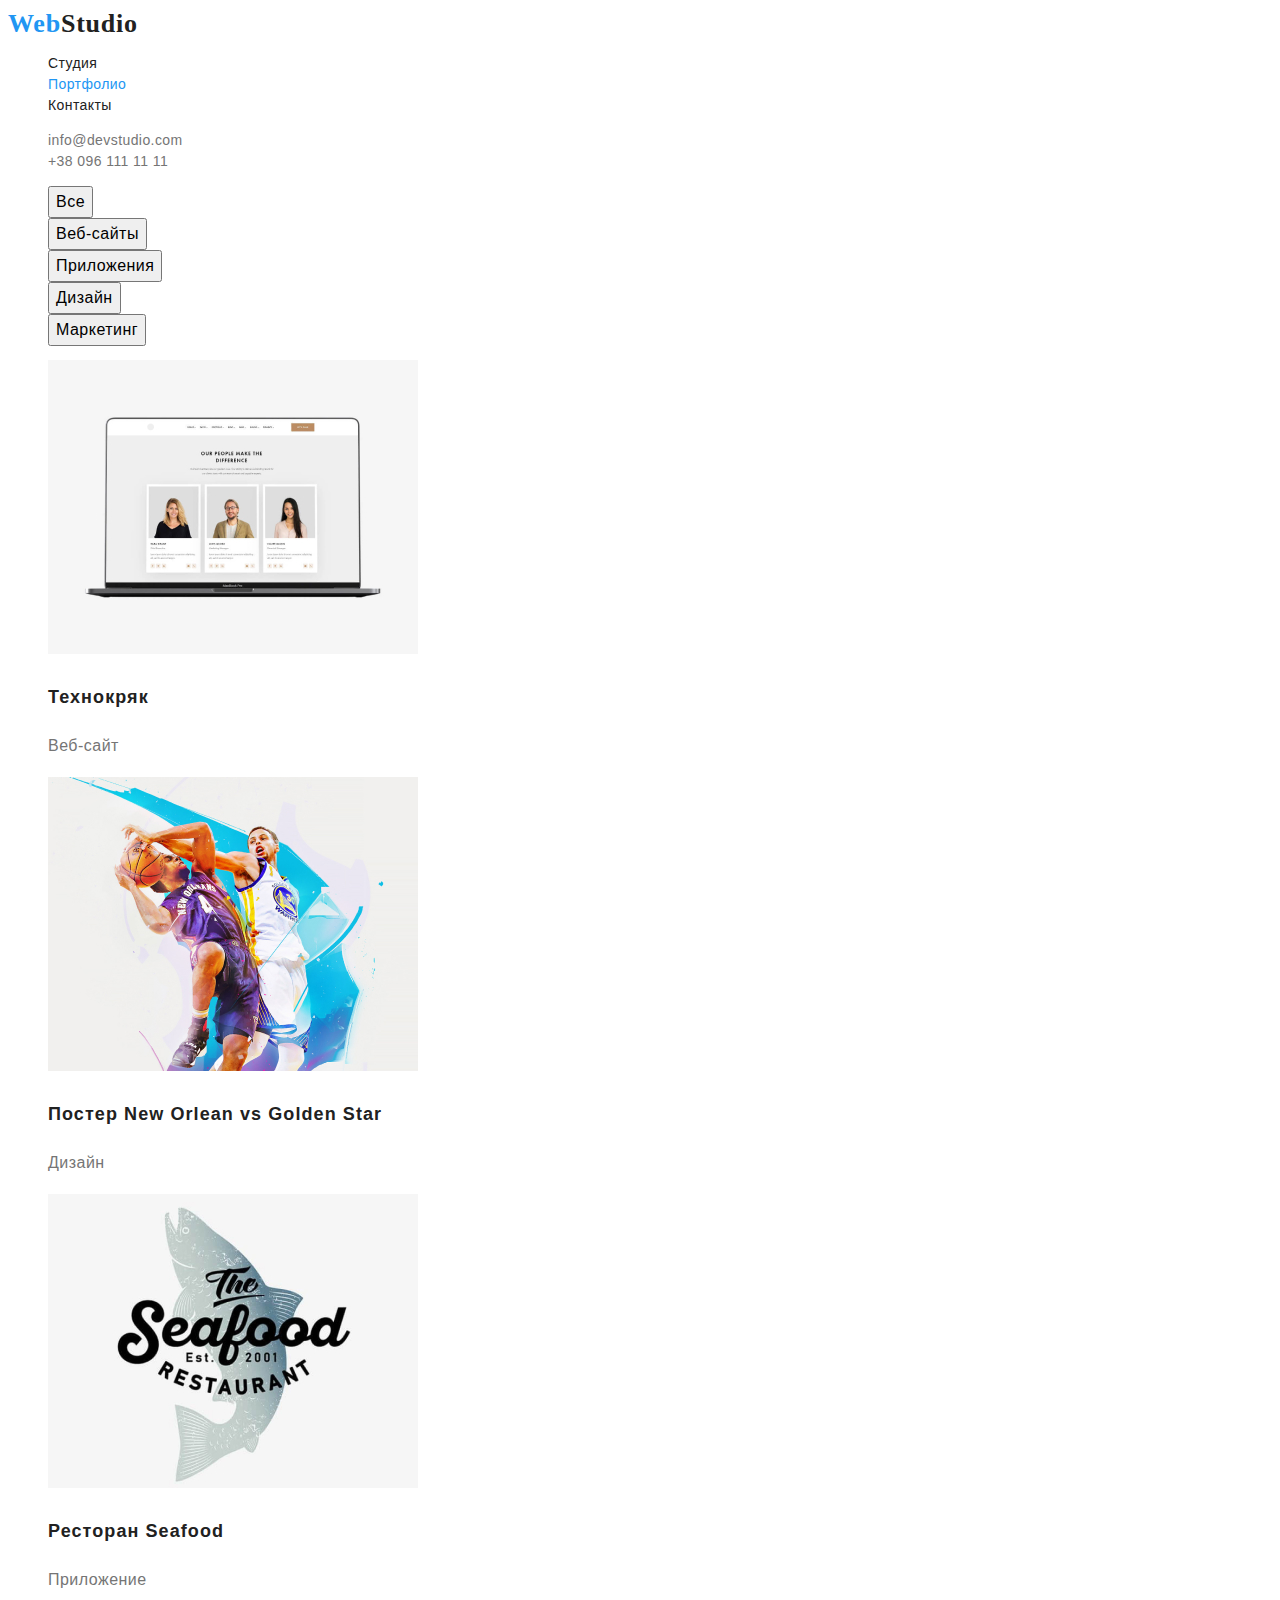
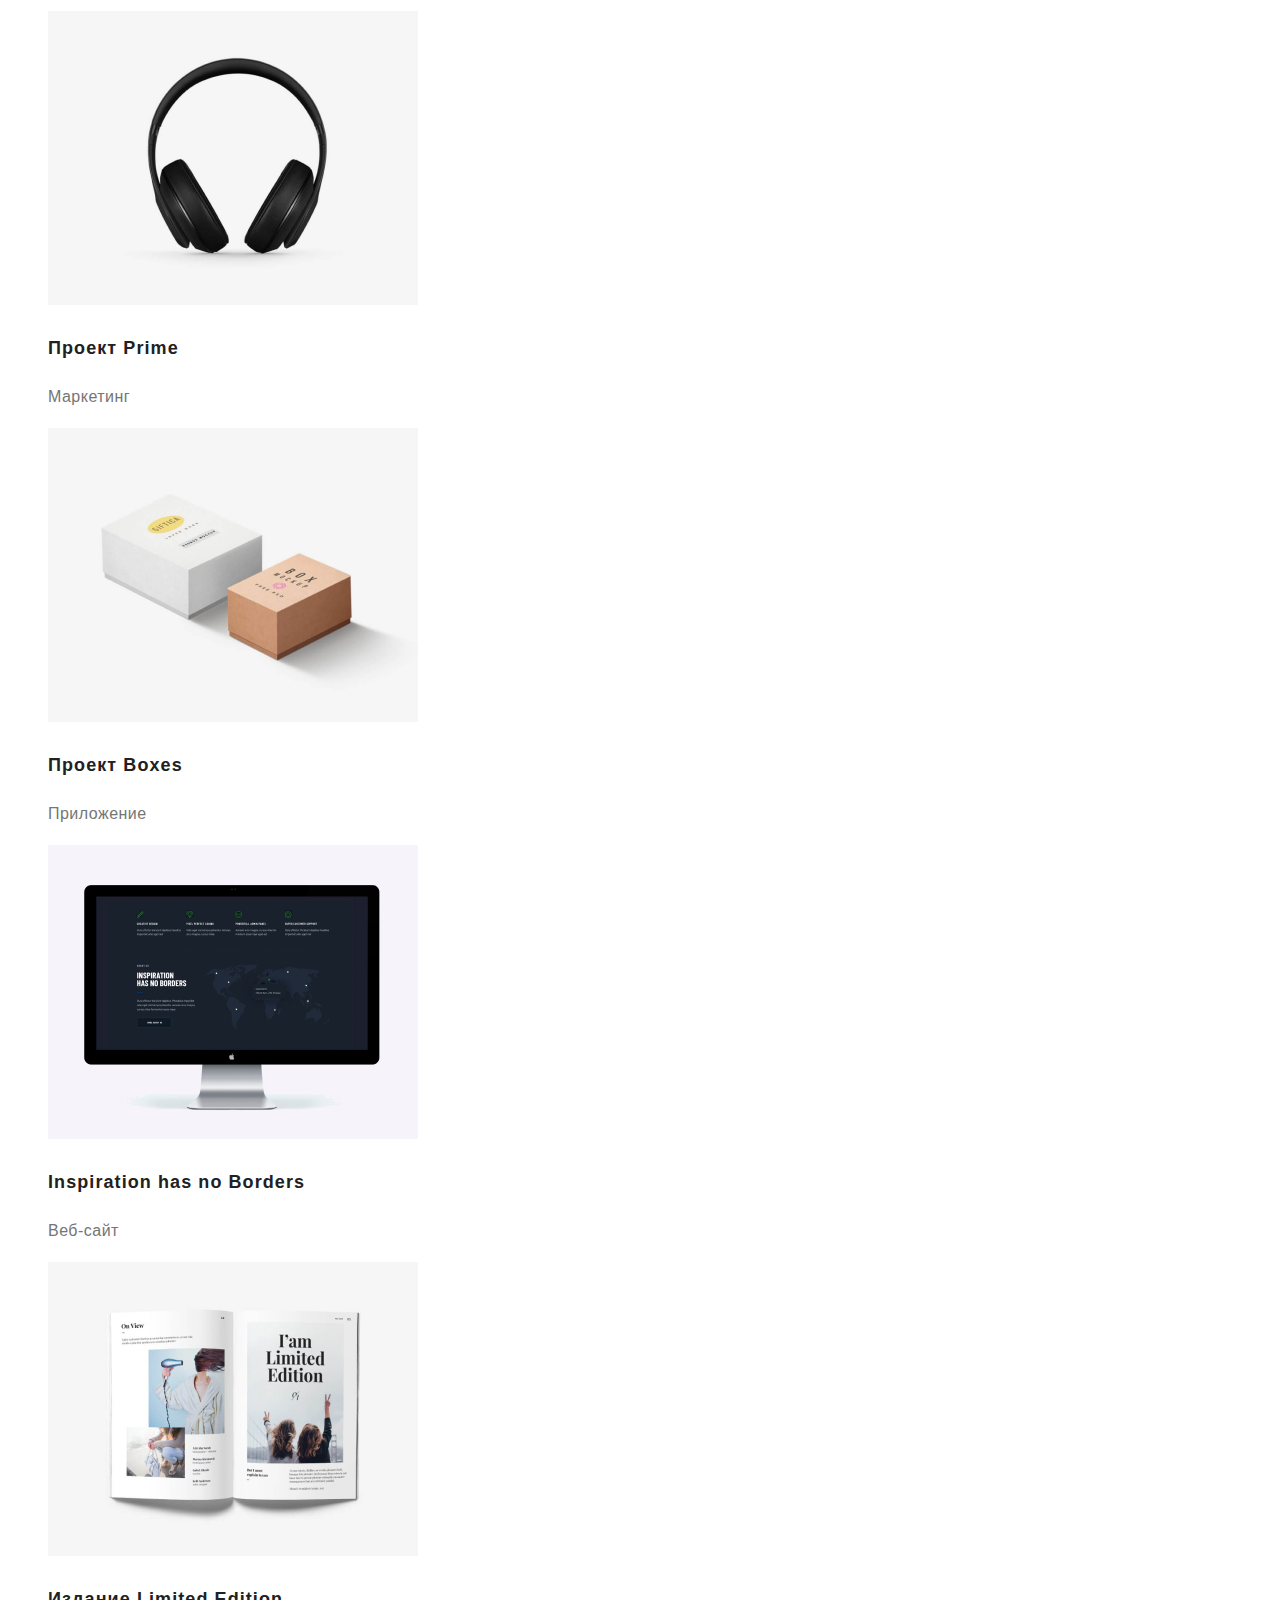
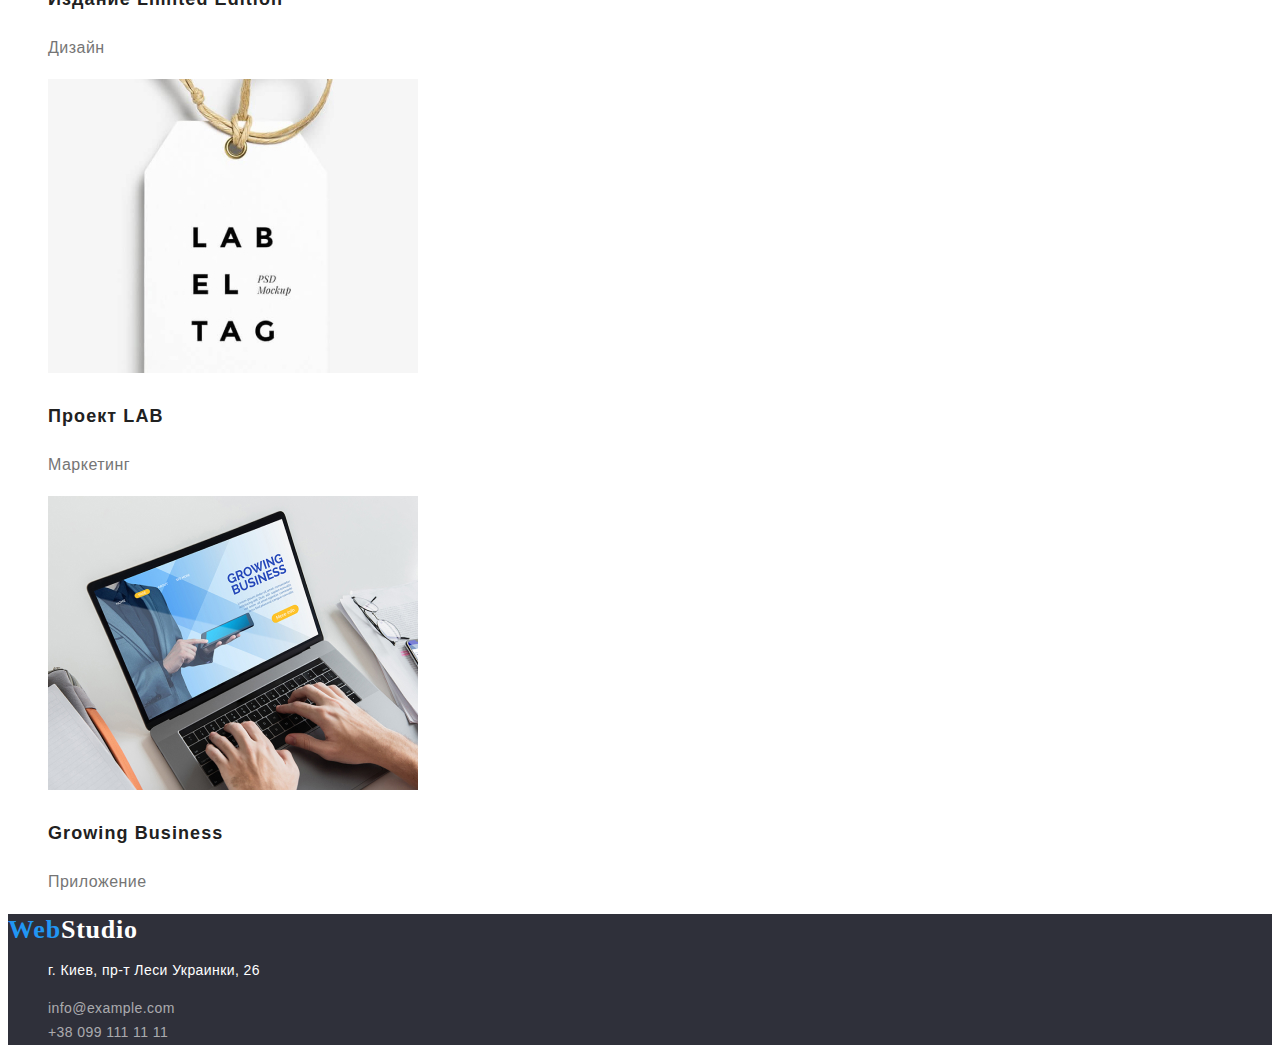
==== portfolio.html @ cd0f9e61 "add hw03" ====
<!DOCTYPE html>
<html lang="ru">

<head>
   <meta charset="UTF-8">
   <meta http-equiv="X-UA-Compatible" content="IE=edge">
   <meta name="viewport" content="width=device-width, initial-scale=1.0">
   <title>portfolio</title>
   <link rel="stylesheet" href="./css/styles.css">
</head>

<body>
   <header class="heder">
      <a class="logo" href="#"><span>Web</span>Studio</a>
      <nav class="nav">
         <ul class="nav-list list">
            <li><a class="link" href="./index.html">Студия</a></li>
            <li><a class="link portfolio" href="./portfolio.html">Портфолио</a></li>
            <li><a class="link" href="#">Контакты</a></li>
         </ul>
      </nav>
      <ul class="adress">
         <li><a class="link" href="mailto:info@devstudio.com">info@devstudio.com</a></li>
         <li><a class="link" href="tel:+380961111111">+38 096 111 11 11</a> </li>
      </ul>
   </header>
   <main>
      <section class="btn-radio">
         <ul>
            <li> <button type="button">Все</button></li>
            <li> <button type="button">Веб-сайты</button></li>
            <li> <button type="button">Приложения</button></li>
            <li> <button type="button">Дизайн</button></li>
            <li> <button type="button">Маркетинг</button></li>
         </ul>
      </section>
      <section class="image-card">
         <h1 class="visually-hidden" aria-hidden="true" tabindex="-1">Портфолио</h1>
         <ul>
            <li><a href="#"><img src="./images/img01.jpg" alt="изображение результата работы" width="370" height="294">
                  <h2 class="title-card">
                     Технокряк
                  </h2>
                  <p>
                     Веб-сайт
                  </p>
               </a>
            </li>
            <li><a href="#"><img src="./images/img 02.jpg" alt="изображение результата работы" width="370" height="294">
                  <h2 class="title-card" class="title-card">
                     Постер New Orlean vs Golden Star
                  </h2>
                  <p>
                     Дизайн
                  </p>
               </a>
            </li>
            <li><a href="#"><img src="./images/img 03.jpg" alt="изображение результата работы" width="370" height="294">
                  <h2 class="title-card">
                     Ресторан Seafood
                  </h2>
                  <p>
                     Приложение
                  </p>
               </a>
            </li>
            <li><a href="#"><img src="./images/img 04.jpg" alt="изображение результата работы" width="370" height="294">
                  <h2 class="title-card">
                     Проект Prime
                  </h2 class="title-card">
                  <p>
                     Маркетинг
                  </p>
               </a>
            </li>
            <li><a href="#"><img src="./images/img 05.jpg" alt="изображение результата работы" width="370" height="294">
                  <h2 class="title-card">
                     Проект Boxes
                  </h2>
                  <p>
                     Приложение
                  </p>
               </a>
            </li>
            <li><a href="#"><img src="./images/img 06.jpg" alt="изображение результата работы" width="370" height="294">
                  <h2 class="title-card">
                     Inspiration has no Borders
                  </h2>
                  <p>
                     Веб-сайт
                  </p>
               </a>
            </li>
            <li><a href="#"><img src="./images/img 07.jpg" alt="изображение результата работы" width="370" height="294">
                  <h2 class="title-card">
                     Издание Limited Edition
                  </h2>
                  <p>
                     Дизайн
                  </p>
               </a>
            </li>
            <li><a href="#"><img src="./images/img 08.jpg" alt="изображение результата работы" width="370" height="294">
                  <h2 class="title-card">
                     Проект LAB
                  </h2>
                  <p>
                     Маркетинг
                  </p>
               </a>
            </li>
            <li><a href="#"><img src="./images/img 09.jpg" alt="изображение результата работы" width="370" height="294">
                  <h2 class="title-card">
                     Growing Business
                  </h2>
                  <p>
                     Приложение
                  </p>
               </a>
            </li>
         </ul>
      </section>
   </main>
   <footer class="futter">
      <a class="logo" href="#"><span>Web</span>Studio</a>
      <address class="footer-adress">
         <ul>
            <li class="adress-item ">
               <a class="link" href="https://bit.ly/3pXMvUd" target="_blank" rel="noopener noreferrer">
                  <p class="link-text">
                     г. Киев,
                     пр-т
                     Леси Украинки, 26
                  </p>
               </a>
            </li>
            <li class="adress-item"><a class="link" href="mailto:info@example.com">info@example.com</a> </li>
            <li class="adress-item"><a class="link" href="tel:+380991111111">+38 099 111 11 11</a></li>
         </ul>
      </address>
   </footer>

</body>

</html>
---- css/styles.css ----
:root {
   --brend-color: #757575;
   --title-color: #212121;
   --bgc: #2f303a;
   --l-s: 0.03em;
}

body {
   font-family: "Roboto", sans-serif;
   color: var(--brend-color);
   font-size: 14px;
   line-height: 1.5;
}
ul {
   list-style: none;
}
a {
   text-decoration: none;
}
.logo {
   font-family: "Raleway";
   font-weight: 700;
   font-size: 26px;
   line-height: 1.2;
   letter-spacing: 0.03em;
   color: var(--title-color);
}
/* ------------------nav-bar------------ */
.logo > span {
   color: #2196f3;
}

.nav,
.adress {
   font-weight: 500;
   letter-spacing: var(--l-s);
}

.link:hover,
.link:focus {
   color: #2196f3;
}

.nav-list a {
   color: var(--title-color);
}

.adress a {
   color: var(--brend-color);
}
/*----------------- hiro--------------- */
.hiro {
   color: #ffffff;
   background: var(--bgc);
}
.hiro-title {
   font-weight: 900;
   font-size: 44px;
   line-height: 1.36;
   text-align: center;
   letter-spacing: 0.06em;
   text-transform: uppercase;
}
.btn {
   font-family: inherit;
   color: #ffffff;
   background-color: #2196f3;
   box-shadow: none;
   font-weight: 700;
   font-size: 16px;
   line-height: 1.9;
   letter-spacing: 0.06em;
}
.btn:hover {
   cursor: pointer;
}

/* --------------section------------ */

.visually-hidden {
   position: absolute;
   white-space: nowrap;
   width: 1px;
   height: 1px;
   overflow: hidden;
   border: 0;
   padding: 0;
   clip: rect(0 0 0 0);
   clip-path: inset(50%);
   margin: -1px;
}
/* --------------section------------ */

.list-title {
   color: var(--title-color);
   font-weight: 700;
   letter-spacing: var(--l-s);
   text-transform: uppercase;
}

.text {
   line-height: 1.7;
}
/* --------------section------------ */

.section-title {
   color: var(--title-color);
   font-weight: 700;
   font-size: 36px;
   line-height: 1.16;
   letter-spacing: var(--l-s);
   text-align: center;
}

.card h3 {
   color: var(--title-color);
   font-weight: 500;
   font-size: 16px;
   line-height: 1.18;
   text-align: center;
   letter-spacing: var(--l-s);
}

.card-text {
   font-size: 16px;
   line-height: 1.18;
   text-align: center;
   letter-spacing: var(--l-s);
}

.futter {
   background-color: var(--bgc);
}

.futter .logo {
   color: #ffffff;
}

.adress-item {
   font-style: normal;
   font-size: 14px;
   line-height: 1.71;
   letter-spacing: var(--l-s);
}

.adress-item a {
   color: rgba(255, 255, 255, 0.6);
}
a[href*="https"] {
   color: #ffffff;
}
/* ------------------ portfolio------------------- */
.btn-radio button {
   font-family: inherit;
   font-weight: 500;
   font-size: 16px;
   line-height: 1.62;

   text-align: center;
   letter-spacing: var(--l-s);
}

.image-card a {
   color: var(--brend-color);
   font-size: 16px;
   line-height: 1.88;
   letter-spacing: var(--l-s);
}

.title-card {
   color: var(--title-color);
   font-weight: 700;
   font-size: 18px;
   line-height: 2;
   letter-spacing: 0.06em;
}

button:hover,
button:focus {
   background-color: #2196f3;
   color: #ffffff;
   cursor: pointer;
}
.link.portfolio,
.link.studio {
   color: #2196f3;
}
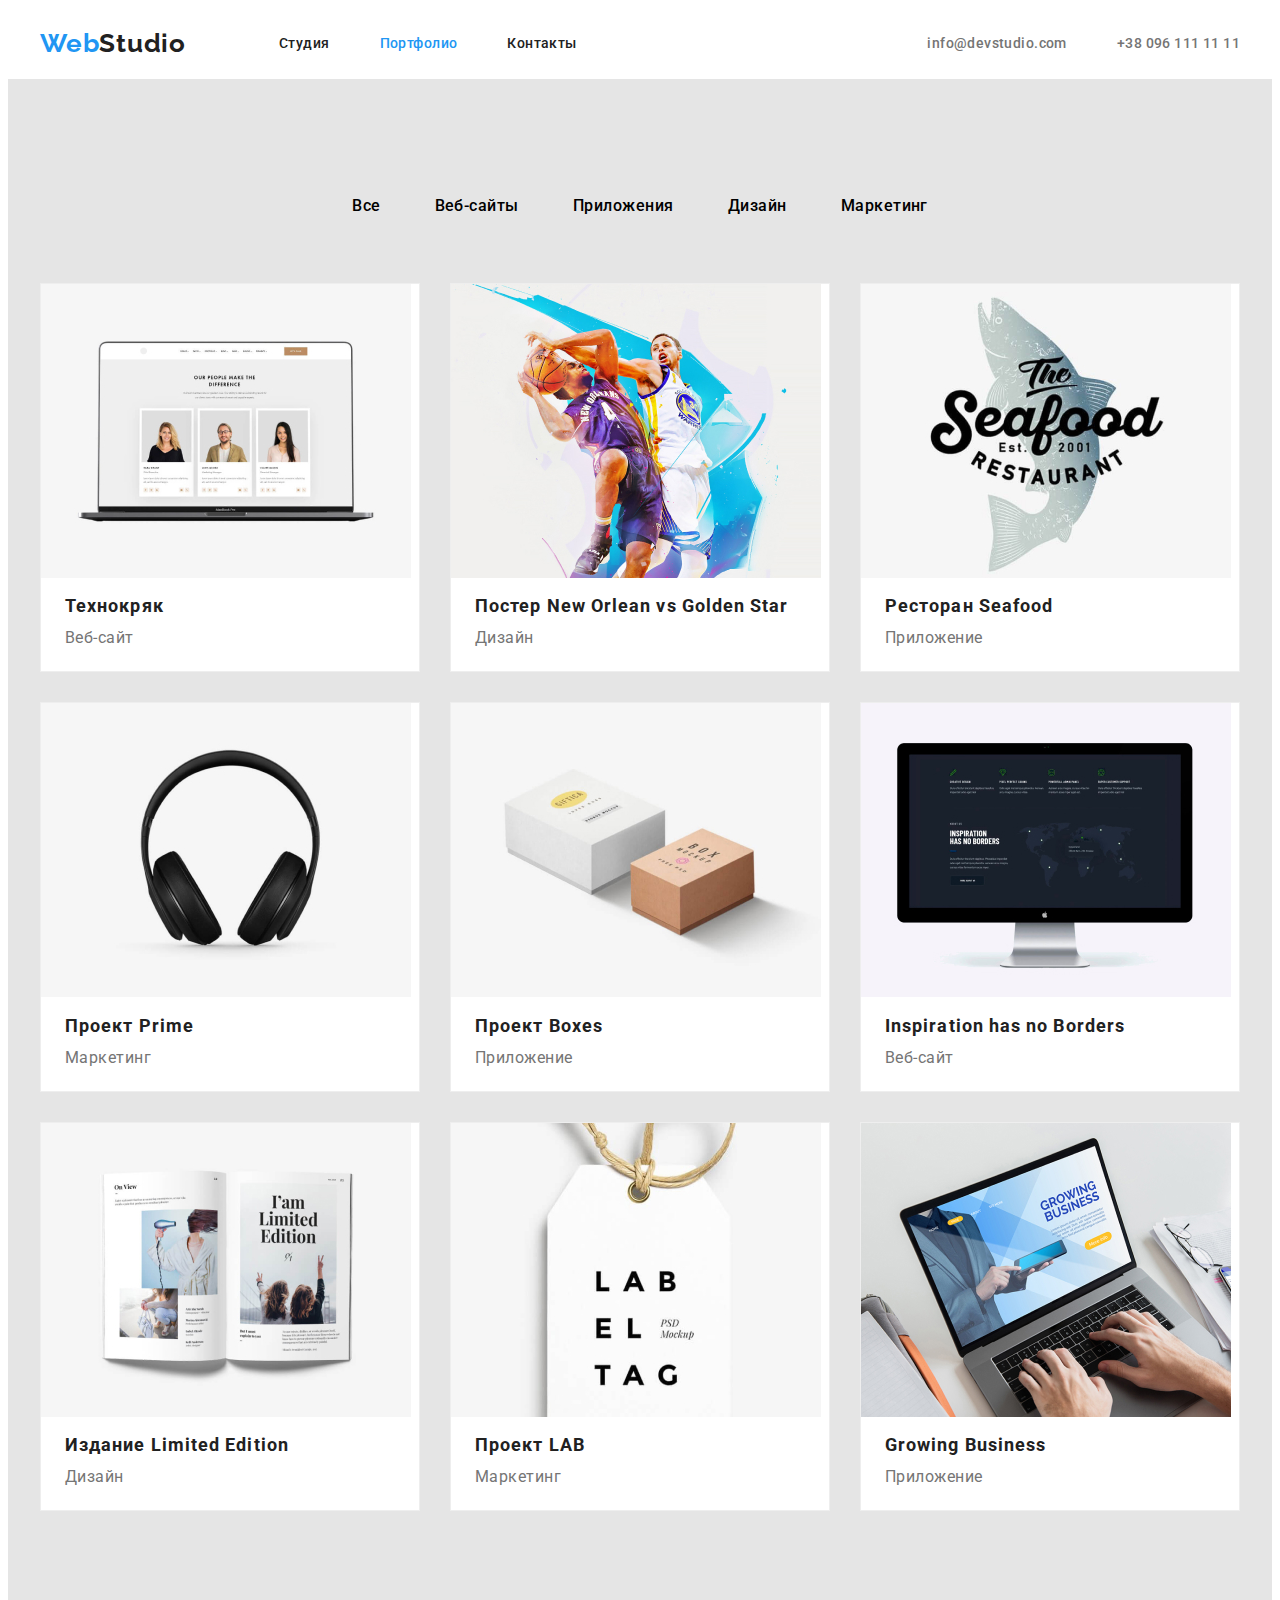
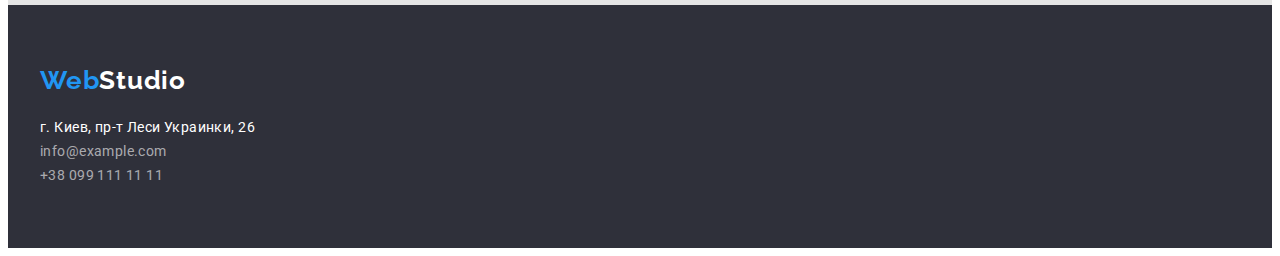
==== commit 2f9e279b: "edit html end" ====
--- a/portfolio.html
+++ b/portfolio.html
@@ -6,11 +6,20 @@
    <meta http-equiv="X-UA-Compatible" content="IE=edge">
    <meta name="viewport" content="width=device-width, initial-scale=1.0">
    <title>portfolio</title>
+   <link
+      href="https://fonts.googleapis.com/css2?family=Raleway:wght@700&family=Roboto:wght@400;500;700;900&display=swap"
+      rel="stylesheet">
+   <link rel="stylesheet" href="https://cdnjs.cloudflare.com/ajax/libs/modern-normalize/1.1.0/modern-normalize.min.css"
+      integrity="sha512-wpPYUAdjBVSE4KJnH1VR1HeZfpl1ub8YT/NKx4PuQ5NmX2tKuGu6U/JRp5y+Y8XG2tV+wKQpNHVUX03MfMFn9Q=="
+      crossorigin="anonymous" referrerpolicy="no-referrer" />
    <link rel="stylesheet" href="./css/styles.css">
 </head>
 
 <body>
-   <header class="heder">
+
+
+   <header class="heder cotener">
+
       <a class="logo" href="#"><span>Web</span>Studio</a>
       <nav class="nav">
          <ul class="nav-list list">
@@ -23,122 +32,144 @@
          <li><a class="link" href="mailto:info@devstudio.com">info@devstudio.com</a></li>
          <li><a class="link" href="tel:+380961111111">+38 096 111 11 11</a> </li>
       </ul>
+
+
+
    </header>
    <main>
-      <section class="btn-radio">
-         <ul>
-            <li> <button type="button">Все</button></li>
-            <li> <button type="button">Веб-сайты</button></li>
-            <li> <button type="button">Приложения</button></li>
-            <li> <button type="button">Дизайн</button></li>
-            <li> <button type="button">Маркетинг</button></li>
-         </ul>
+      <section class="btn-radio bgc-greey">
+         <div class="cotener">
+            <ul class="contener-btn">
+               <li class="btn-items"> <button type="button">Все</button></li>
+               <li class="btn-items"> <button type="button">Веб-сайты</button></li>
+               <li class="btn-items"> <button type="button">Приложения</button></li>
+               <li class="btn-items"> <button type="button">Дизайн</button></li>
+               <li class="btn-items"> <button type="button">Маркетинг</button></li>
+            </ul>
+         </div>
+
       </section>
-      <section class="image-card">
-         <h1 class="visually-hidden" aria-hidden="true" tabindex="-1">Портфолио</h1>
-         <ul>
-            <li><a href="#"><img src="./images/img01.jpg" alt="изображение результата работы" width="370" height="294">
-                  <h2 class="title-card">
-                     Технокряк
-                  </h2>
-                  <p>
-                     Веб-сайт
-                  </p>
-               </a>
-            </li>
-            <li><a href="#"><img src="./images/img 02.jpg" alt="изображение результата работы" width="370" height="294">
-                  <h2 class="title-card" class="title-card">
-                     Постер New Orlean vs Golden Star
-                  </h2>
-                  <p>
-                     Дизайн
-                  </p>
-               </a>
-            </li>
-            <li><a href="#"><img src="./images/img 03.jpg" alt="изображение результата работы" width="370" height="294">
-                  <h2 class="title-card">
-                     Ресторан Seafood
-                  </h2>
-                  <p>
-                     Приложение
-                  </p>
-               </a>
-            </li>
-            <li><a href="#"><img src="./images/img 04.jpg" alt="изображение результата работы" width="370" height="294">
-                  <h2 class="title-card">
-                     Проект Prime
-                  </h2 class="title-card">
-                  <p>
-                     Маркетинг
-                  </p>
-               </a>
-            </li>
-            <li><a href="#"><img src="./images/img 05.jpg" alt="изображение результата работы" width="370" height="294">
-                  <h2 class="title-card">
-                     Проект Boxes
-                  </h2>
-                  <p>
-                     Приложение
-                  </p>
-               </a>
-            </li>
-            <li><a href="#"><img src="./images/img 06.jpg" alt="изображение результата работы" width="370" height="294">
-                  <h2 class="title-card">
-                     Inspiration has no Borders
-                  </h2>
-                  <p>
-                     Веб-сайт
-                  </p>
-               </a>
-            </li>
-            <li><a href="#"><img src="./images/img 07.jpg" alt="изображение результата работы" width="370" height="294">
-                  <h2 class="title-card">
-                     Издание Limited Edition
-                  </h2>
-                  <p>
-                     Дизайн
-                  </p>
-               </a>
-            </li>
-            <li><a href="#"><img src="./images/img 08.jpg" alt="изображение результата работы" width="370" height="294">
-                  <h2 class="title-card">
-                     Проект LAB
-                  </h2>
-                  <p>
-                     Маркетинг
-                  </p>
-               </a>
-            </li>
-            <li><a href="#"><img src="./images/img 09.jpg" alt="изображение результата работы" width="370" height="294">
-                  <h2 class="title-card">
-                     Growing Business
-                  </h2>
-                  <p>
-                     Приложение
-                  </p>
-               </a>
-            </li>
-         </ul>
+      <section class="image-card bgc-greey">
+         <div class="cotener">
+            <h1 class="visually-hidden" aria-hidden="true" tabindex="-1">Портфолио</h1>
+            <ul class="img-grid">
+               <li class="grid-items"><a href="#"><img src="./images/img01.jpg" alt="изображение результата работы"
+                        width="370" height="294">
+                     <h2 class="title-card">
+                        Технокряк
+                     </h2>
+                     <p class="text">
+                        Веб-сайт
+                     </p>
+                  </a>
+               </li class="grid-items">
+               <li class="grid-items"><a href="#"><img src="./images/img 02.jpg" alt="изображение результата работы"
+                        width="370" height="294">
+                     <h2 class="title-card" class="title-card">
+                        Постер New Orlean vs Golden Star
+                     </h2>
+                     <p class="text">
+                        Дизайн
+                     </p>
+                  </a>
+               </li>
+               <li class="grid-items"><a href="#"><img src="./images/img 03.jpg" alt="изображение результата работы"
+                        width="370" height="294">
+                     <h2 class="title-card">
+                        Ресторан Seafood
+                     </h2>
+                     <p class="text">
+                        Приложение
+                     </p>
+                  </a>
+               </li>
+               <li class="grid-items"><a href="#"><img src="./images/img 04.jpg" alt="изображение результата работы"
+                        width="370" height="294">
+                     <h2 class="title-card">
+                        Проект Prime
+                     </h2 class="title-card">
+                     <p class="text">
+                        Маркетинг
+                     </p>
+                  </a>
+               </li>
+               <li class="grid-items"><a href="#"><img src="./images/img 05.jpg" alt="изображение результата работы"
+                        width="370" height="294">
+                     <h2 class="title-card">
+                        Проект Boxes
+                     </h2>
+                     <p class="text">
+                        Приложение
+                     </p>
+                  </a>
+               </li>
+               <li class="grid-items"><a href="#"><img src="./images/img 06.jpg" alt="изображение результата работы"
+                        width="370" height="294">
+                     <h2 class="title-card">
+                        Inspiration has no Borders
+                     </h2>
+                     <p class="text">
+                        Веб-сайт
+                     </p>
+                  </a>
+               </li>
+               <li class="grid-items"><a href="#"><img src="./images/img 07.jpg" alt="изображение результата работы"
+                        width="370" height="294">
+                     <h2 class="title-card">
+                        Издание Limited Edition
+                     </h2>
+                     <p class="text">
+                        Дизайн
+                     </p>
+                  </a>
+               </li>
+               <li class="grid-items"><a href="#"><img src="./images/img 08.jpg" alt="изображение результата работы"
+                        width="370" height="294">
+                     <h2 class="title-card">
+                        Проект LAB
+                     </h2>
+                     <p class="text">
+                        Маркетинг
+                     </p>
+                  </a>
+               </li>
+               <li class="grid-items"><a href="#"><img src="./images/img 09.jpg" alt="изображение результата работы"
+                        width="370" height="294">
+                     <h2 class="title-card">
+                        Growing Business
+                     </h2>
+                     <p class="text">
+                        Приложение
+                     </p>
+                  </a>
+               </li>
+            </ul>
+         </div>
+
       </section>
    </main>
    <footer class="futter">
-      <a class="logo" href="#"><span>Web</span>Studio</a>
-      <address class="footer-adress">
-         <ul>
-            <li class="adress-item ">
-               <a class="link" href="https://bit.ly/3pXMvUd" target="_blank" rel="noopener noreferrer">
-                  <p class="link-text">
-                     г. Киев,
-                     пр-т
-                     Леси Украинки, 26
-                  </p>
-               </a>
-            </li>
-            <li class="adress-item"><a class="link" href="mailto:info@example.com">info@example.com</a> </li>
-            <li class="adress-item"><a class="link" href="tel:+380991111111">+38 099 111 11 11</a></li>
-         </ul>
-      </address>
+      <div class="cotener">
+         <a class="logo" href="#"><span>Web</span>Studio</a>
+         <address class="footer-adress">
+            <ul>
+               <li class="adress-item ">
+                  <a class="link" href="https://bit.ly/3pXMvUd" target="_blank" rel="noopener noreferrer">
+                     <p class="link-text">
+                        г. Киев,
+                        пр-т
+                        Леси Украинки, 26
+                     </p>
+                  </a>
+               </li>
+               <li class="adress-item"><a class="link" href="mailto:info@example.com">info@example.com</a> </li>
+               <li class="adress-item"><a class="link" href="tel:+380991111111">+38 099 111 11 11</a></li>
+            </ul>
+         </address>
+      </div>
+
    </footer>
+
 
 </body>
 
--- a/css/styles.css
+++ b/css/styles.css
@@ -3,7 +3,27 @@
    --title-color: #212121;
    --bgc: #2f303a;
    --l-s: 0.03em;
-}
+   --bgc-body: #e5e5e5;
+}
+/* -------------------обнуление----------- */
+h1,
+h2,
+h3,
+h4,
+ul,
+p {
+   margin: 0;
+   padding: 0;
+}
+
+ul {
+   list-style: none;
+}
+
+a {
+   text-decoration: none;
+}
+/* -------------------обнуление----------- */
 
 body {
    font-family: "Roboto", sans-serif;
@@ -11,12 +31,28 @@
    font-size: 14px;
    line-height: 1.5;
 }
-ul {
-   list-style: none;
-}
-a {
-   text-decoration: none;
-}
+
+.cotener {
+   max-width: 1200px;
+   padding: 0 15px;
+   text-align: center;
+   margin: 0 auto;
+   /* outline: solid #bd0a0a; */
+}
+
+.heder {
+   display: flex;
+   justify-content: space-between;
+   align-items: center;
+   background-color: #fff;
+}
+
+.heder a {
+   display: block;
+   padding-top: 20px;
+   padding-bottom: 20px;
+}
+
 .logo {
    font-family: "Raleway";
    font-weight: 700;
@@ -25,9 +61,24 @@
    letter-spacing: 0.03em;
    color: var(--title-color);
 }
-/* ------------------nav-bar------------ */
+
 .logo > span {
    color: #2196f3;
+}
+
+/* ------------------nav-bar------------ */
+
+.list {
+   display: flex;
+}
+
+.adress {
+   display: flex;
+   margin-left: auto;
+}
+
+.nav {
+   margin-left: 93px;
 }
 
 .nav,
@@ -45,15 +96,30 @@
    color: var(--title-color);
 }
 
+.nav-list li:not(:last-child) {
+   padding-right: 50px;
+}
+
 .adress a {
    color: var(--brend-color);
 }
+
+.adress li:not(:first-child) {
+   margin-left: 50px;
+}
+/* ------------------nav-bar------------ */
+
 /*----------------- hiro--------------- */
 .hiro {
    color: #ffffff;
    background: var(--bgc);
-}
+   text-align: center;
+   padding-top: 200px;
+   padding-bottom: 180px;
+}
+
 .hiro-title {
+   margin-bottom: 30px;
    font-weight: 900;
    font-size: 44px;
    line-height: 1.36;
@@ -61,6 +127,7 @@
    letter-spacing: 0.06em;
    text-transform: uppercase;
 }
+
 .btn {
    font-family: inherit;
    color: #ffffff;
@@ -70,12 +137,27 @@
    font-size: 16px;
    line-height: 1.9;
    letter-spacing: 0.06em;
-}
+   display: inline-block;
+   padding: 10px 32px;
+   min-width: 200px;
+   min-height: 50px;
+
+   border: 1px solid transparent;
+
+   box-shadow: 0px 4px 4px rgba(0, 0, 0, 0.15);
+   border-radius: 4px;
+}
+
 .btn:hover {
    cursor: pointer;
 }
-
-/* --------------section------------ */
+/*----------------- hiro--------------- */
+
+/* --------------section 1------------ */
+
+.bgc-greey {
+   background-color: var(--bgc-body);
+}
 
 .visually-hidden {
    position: absolute;
@@ -89,20 +171,47 @@
    clip-path: inset(50%);
    margin: -1px;
 }
-/* --------------section------------ */
+
+.list-section {
+   display: flex;
+   text-align: start;
+}
+
+.list-section .items {
+   width: calc((100%-90px) / 4);
+   margin-right: 30px;
+}
+.list-section .items:last-child {
+   margin-right: 0;
+}
+
+/* --------------section 2------------ */
+.section-title {
+   margin-bottom: 50px;
+}
+
+.list-img {
+   display: flex;
+}
 
 .list-title {
    color: var(--title-color);
    font-weight: 700;
    letter-spacing: var(--l-s);
    text-transform: uppercase;
+}
+
+.list-img .item {
+   width: calc((100%-60px) / 3);
 }
 
 .text {
    line-height: 1.7;
 }
-/* --------------section------------ */
-
+/* --------------section 3------------ */
+.bgc-nogreey {
+   background: #f5f4fa;
+}
 .section-title {
    color: var(--title-color);
    font-weight: 700;
@@ -111,6 +220,16 @@
    letter-spacing: var(--l-s);
    text-align: center;
 }
+.section-title.imag {
+   padding-top: 94px;
+}
+.img-list {
+   display: flex;
+}
+
+.container {
+   padding: 30px 0;
+}
 
 .card h3 {
    color: var(--title-color);
@@ -126,14 +245,40 @@
    line-height: 1.18;
    text-align: center;
    letter-spacing: var(--l-s);
+}
+
+div.card {
+   background-color: #fff;
+}
+.card {
+   width: calc((100%-90px) / 4);
+   margin-right: 30px;
+
+   box-shadow: 0px 1px 3px rgba(0, 0, 0, 0.12), 0px 1px 1px rgba(0, 0, 0, 0.14), 0px 2px 1px rgba(0, 0, 0, 0.2);
+   border-radius: 0px 0px 4px 4px;
+}
+.card:last-child {
+   margin-right: 0;
+}
+
+.section {
+   padding: 94px 0;
 }
 
 .futter {
    background-color: var(--bgc);
+   padding-top: 60px;
+   padding-bottom: 60px;
+}
+
+.futter .cotener {
+   text-align: start;
 }
 
 .futter .logo {
    color: #ffffff;
+   padding-bottom: 20px;
+   display: block;
 }
 
 .adress-item {
@@ -150,14 +295,34 @@
    color: #ffffff;
 }
 /* ------------------ portfolio------------------- */
+.btn-radio {
+   padding-top: 100px;
+}
+
 .btn-radio button {
    font-family: inherit;
    font-weight: 500;
    font-size: 16px;
    line-height: 1.62;
-
-   text-align: center;
-   letter-spacing: var(--l-s);
+   display: block;
+
+   text-align: center;
+   letter-spacing: var(--l-s);
+
+   border: none;
+   background-color: transparent;
+}
+.contener-btn {
+   display: flex;
+   justify-content: space-evenly;
+   align-items: center;
+   min-height: 54px;
+   max-width: 612px;
+   margin: auto;
+}
+
+.btn-items:not(:last-child) {
+   margin-right: 30px;
 }
 
 .image-card a {
@@ -165,6 +330,11 @@
    font-size: 16px;
    line-height: 1.88;
    letter-spacing: var(--l-s);
+}
+
+.image-card {
+   padding-top: 50px;
+   padding-bottom: 94px;
 }
 
 .title-card {
@@ -175,13 +345,46 @@
    letter-spacing: 0.06em;
 }
 
+.title-card,
+.text {
+   padding-left: 24px;
+}
+.text {
+   padding-bottom: 20px;
+}
+
 button:hover,
 button:focus {
    background-color: #2196f3;
    color: #ffffff;
    cursor: pointer;
+   min-height: 38px;
+   min-width: 73px;
+   box-shadow: 0px 3px 1px rgba(0, 0, 0, 0.1), 0px 1px 2px rgba(0, 0, 0, 0.08), 0px 2px 2px rgba(0, 0, 0, 0.12);
+   border-radius: 4px;
 }
 .link.portfolio,
 .link.studio {
    color: #2196f3;
 }
+
+.img-grid {
+   display: flex;
+   flex-wrap: wrap;
+}
+.grid-items {
+   width: calc((100% - 60px) / 3);
+   margin-right: 30px;
+   margin-bottom: 30px;
+   background-color: #fff;
+   border: 1px solid #eeeeee;
+   box-sizing: border-box;
+   text-align: start;
+}
+
+.grid-items:nth-child(3n) {
+   margin-right: 0;
+}
+.grid-items:nth-last-child(-n + 3) {
+   margin-bottom: 0;
+}
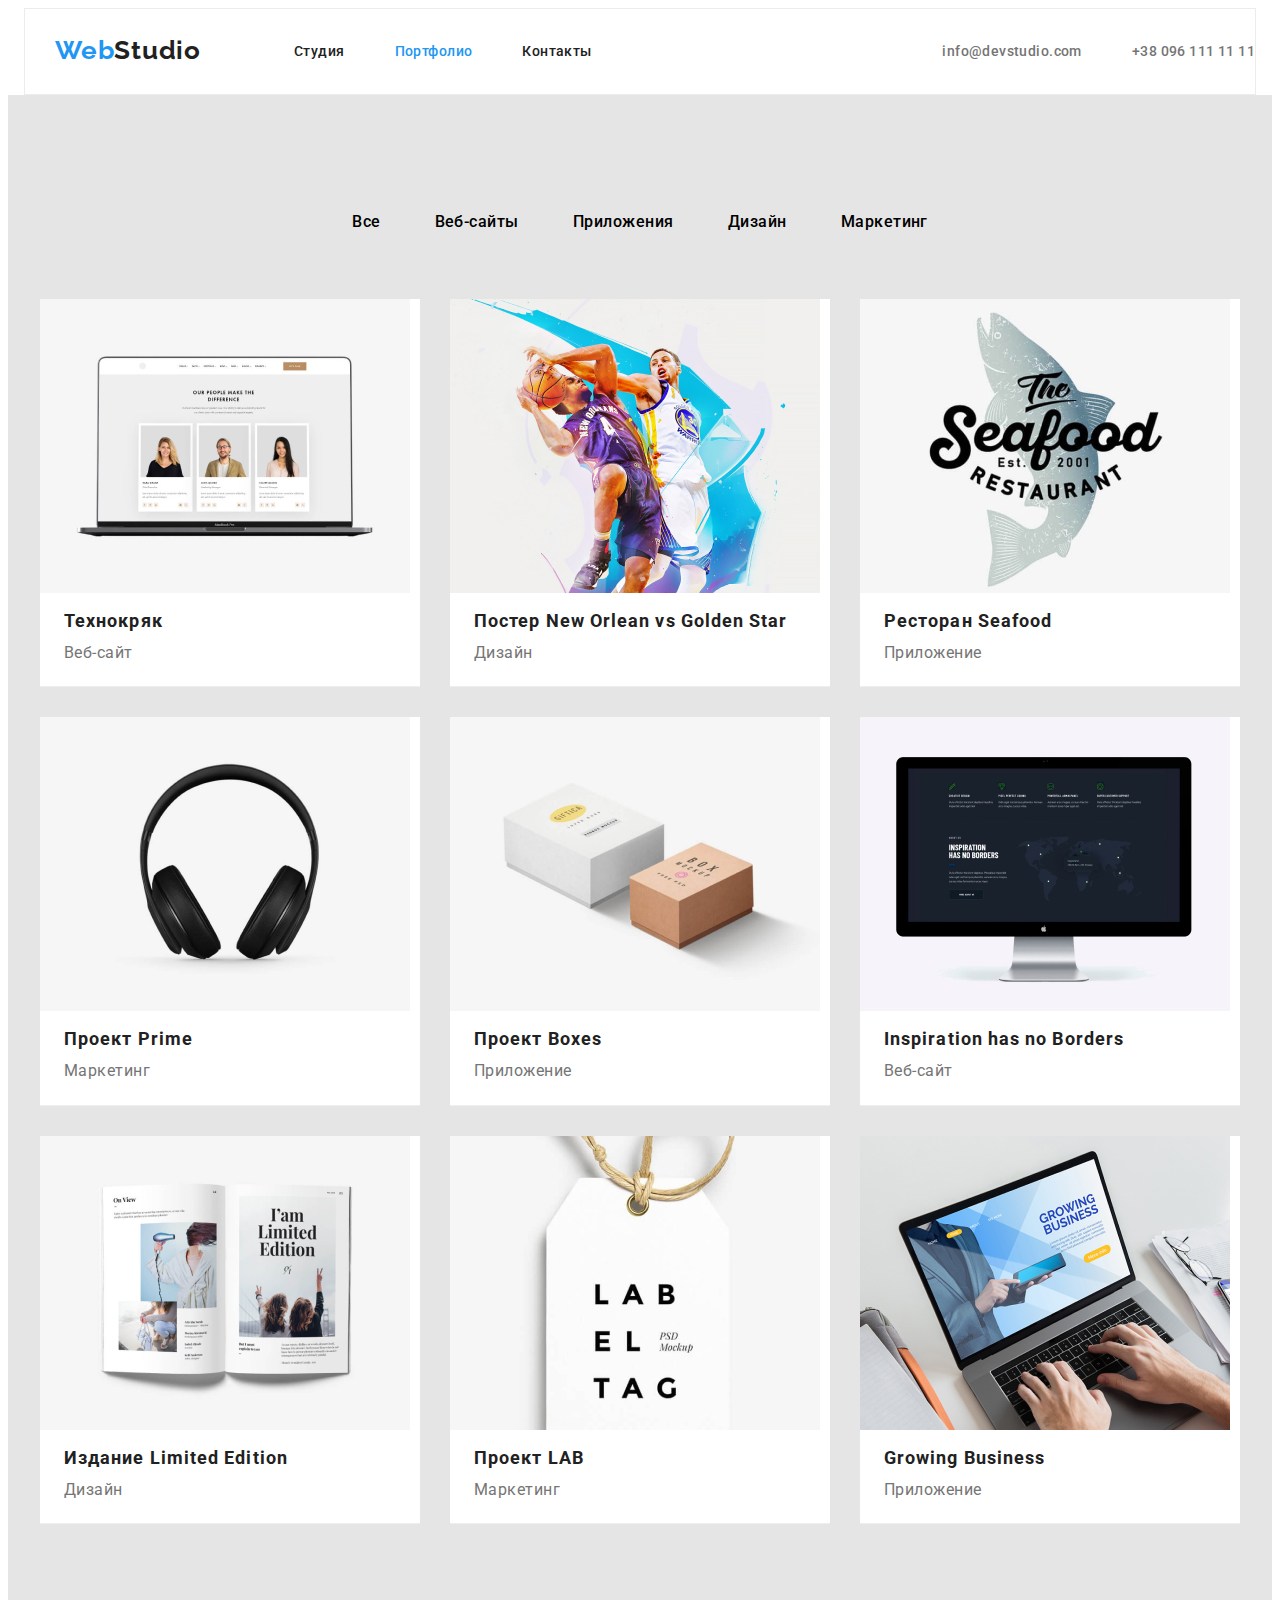
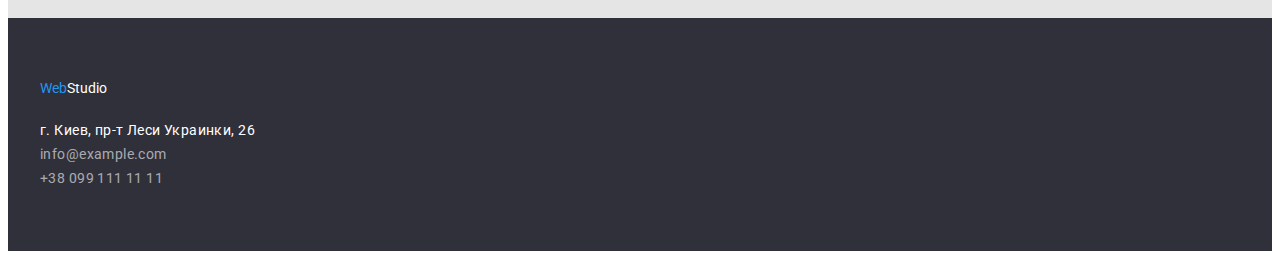
==== commit df9050c1: "edit html css" ====
--- a/portfolio.html
+++ b/portfolio.html
@@ -17,25 +17,24 @@
 
 <body>
 
-
    <header class="heder cotener">
-
-      <a class="logo" href="#"><span>Web</span>Studio</a>
-      <nav class="nav">
-         <ul class="nav-list list">
-            <li><a class="link" href="./index.html">Студия</a></li>
-            <li><a class="link portfolio" href="./portfolio.html">Портфолио</a></li>
-            <li><a class="link" href="#">Контакты</a></li>
+      <div class="cotener nav-bar">
+         <a class="logo" href="#"><span>Web</span>Studio</a>
+         <nav class="nav">
+            <ul class="nav-list list">
+               <li><a class="link" href="./index.html">Студия</a></li>
+               <li><a class="link portfolio" href="./portfolio.html">Портфолио</a></li>
+               <li><a class="link" href="#">Контакты</a></li>
+            </ul>
+         </nav>
+         <ul class="adress">
+            <li><a class="link" href="mailto:info@devstudio.com">info@devstudio.com</a></li>
+            <li><a class="link" href="tel:+380961111111">+38 096 111 11 11</a> </li>
          </ul>
-      </nav>
-      <ul class="adress">
-         <li><a class="link" href="mailto:info@devstudio.com">info@devstudio.com</a></li>
-         <li><a class="link" href="tel:+380961111111">+38 096 111 11 11</a> </li>
-      </ul>
-
-
+      </div>
 
    </header>
+   
    <main>
       <section class="btn-radio bgc-greey">
          <div class="cotener">
--- a/css/styles.css
+++ b/css/styles.css
@@ -29,37 +29,43 @@
    font-family: "Roboto", sans-serif;
    color: var(--brend-color);
    font-size: 14px;
+   background-color: #fff;
    line-height: 1.5;
 }
 
 .cotener {
-   max-width: 1200px;
+   width: 1200px;
    padding: 0 15px;
-   text-align: center;
    margin: 0 auto;
    /* outline: solid #bd0a0a; */
 }
 
-.heder {
+.nav-bar {
    display: flex;
    justify-content: space-between;
    align-items: center;
-   background-color: #fff;
+}
+
+.heder {
+   border: 1px solid #ececec;
 }
 
 .heder a {
    display: block;
-   padding-top: 20px;
-   padding-bottom: 20px;
-}
-
-.logo {
+   padding-top: 32px;
+   padding-bottom: 32px;
+}
+
+.nav-bar .logo {
    font-family: "Raleway";
    font-weight: 700;
    font-size: 26px;
    line-height: 1.2;
    letter-spacing: 0.03em;
    color: var(--title-color);
+
+   padding-top: 24px;
+   padding-bottom: 25px;
 }
 
 .logo > span {
@@ -97,7 +103,7 @@
 }
 
 .nav-list li:not(:last-child) {
-   padding-right: 50px;
+   margin-right: 50px;
 }
 
 .adress a {
@@ -155,6 +161,10 @@
 
 /* --------------section 1------------ */
 
+.section {
+   padding: 94px 0;
+}
+
 .bgc-greey {
    background-color: var(--bgc-body);
 }
@@ -185,6 +195,9 @@
    margin-right: 0;
 }
 
+section.unit {
+   padding-top: 94px;
+}
 /* --------------section 2------------ */
 .section-title {
    margin-bottom: 50px;
@@ -199,6 +212,7 @@
    font-weight: 700;
    letter-spacing: var(--l-s);
    text-transform: uppercase;
+   margin-bottom: 10px;
 }
 
 .list-img .item {
@@ -259,10 +273,6 @@
 }
 .card:last-child {
    margin-right: 0;
-}
-
-.section {
-   padding: 94px 0;
 }
 
 .futter {
@@ -377,7 +387,7 @@
    margin-right: 30px;
    margin-bottom: 30px;
    background-color: #fff;
-   border: 1px solid #eeeeee;
+   border-bottom: 1px solid #eeeeee;
    box-sizing: border-box;
    text-align: start;
 }
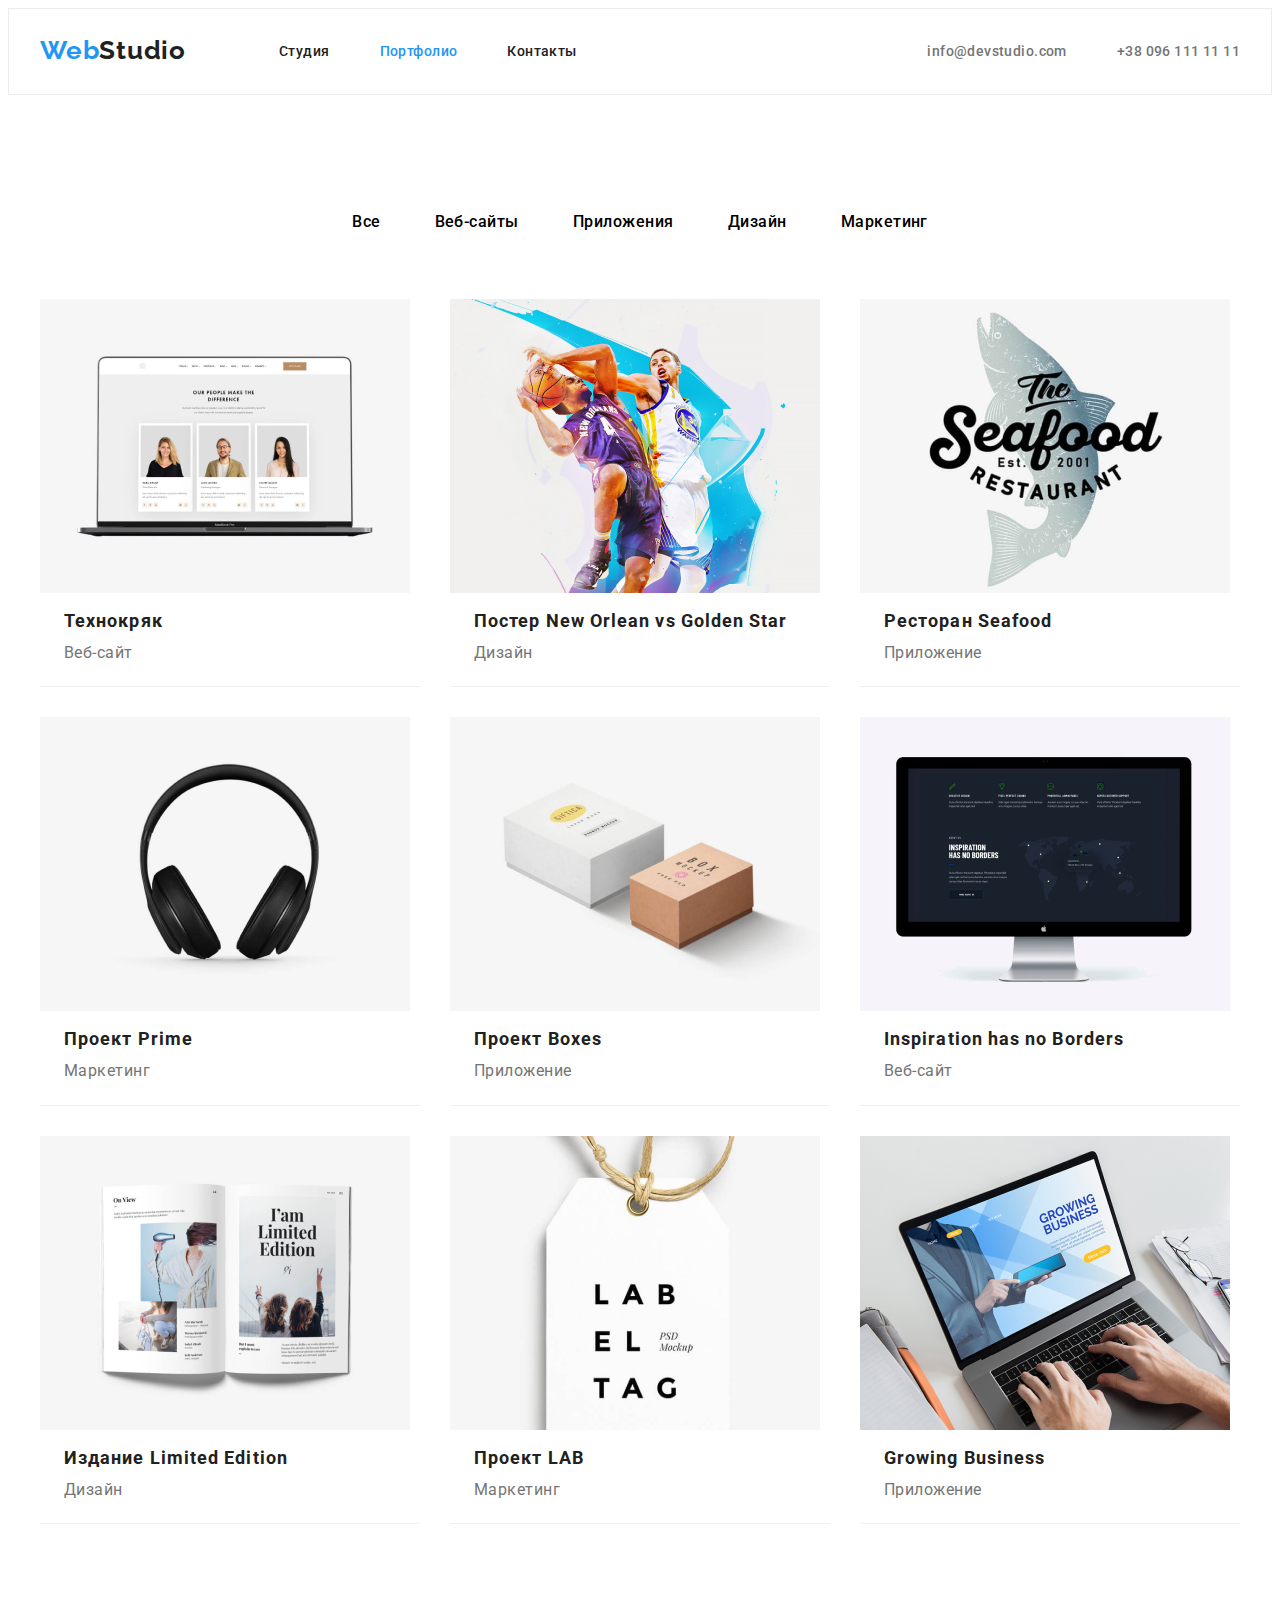
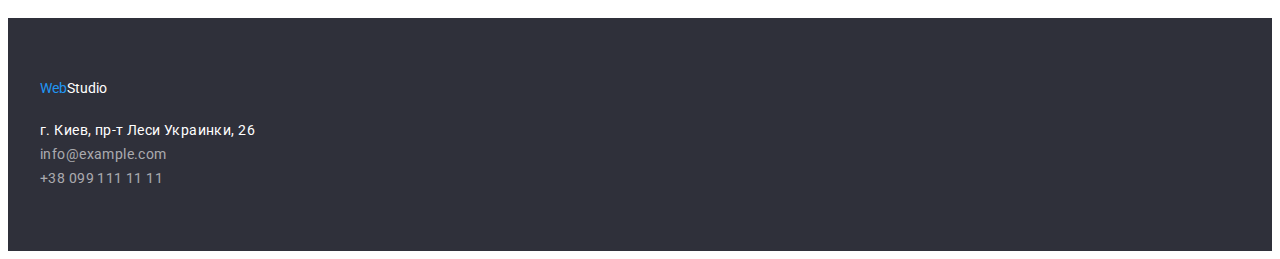
==== commit f2b96090: "fix link html" ====
--- a/portfolio.html
+++ b/portfolio.html
@@ -17,13 +17,13 @@
 
 <body>
 
-   <header class="heder cotener">
+   <header class="heder ">
       <div class="cotener nav-bar">
          <a class="logo" href="#"><span>Web</span>Studio</a>
          <nav class="nav">
             <ul class="nav-list list">
-               <li><a class="link" href="./index.html">Студия</a></li>
-               <li><a class="link portfolio" href="./portfolio.html">Портфолио</a></li>
+               <li><a class="link " href="./index.html">Студия</a></li>
+               <li><a class="link portfolio" href="#">Портфолио</a></li>
                <li><a class="link" href="#">Контакты</a></li>
             </ul>
          </nav>
@@ -33,10 +33,12 @@
          </ul>
       </div>
 
+
+
    </header>
-   
+
    <main>
-      <section class="btn-radio bgc-greey">
+      <section class="btn-radio ">
          <div class="cotener">
             <ul class="contener-btn">
                <li class="btn-items"> <button type="button">Все</button></li>
@@ -48,98 +50,117 @@
          </div>
 
       </section>
-      <section class="image-card bgc-greey">
+      <section class="image-card ">
          <div class="cotener">
             <h1 class="visually-hidden" aria-hidden="true" tabindex="-1">Портфолио</h1>
             <ul class="img-grid">
                <li class="grid-items"><a href="#"><img src="./images/img01.jpg" alt="изображение результата работы"
-                        width="370" height="294">
-                     <h2 class="title-card">
-                        Технокряк
-                     </h2>
-                     <p class="text">
-                        Веб-сайт
-                     </p>
+                        width="370">
+                     <div class="desc">
+                        <h2 class="title-card">
+                           Технокряк
+                        </h2>
+                        <p class="text">
+                           Веб-сайт
+                        </p>
+                     </div>
                   </a>
                </li class="grid-items">
                <li class="grid-items"><a href="#"><img src="./images/img 02.jpg" alt="изображение результата работы"
-                        width="370" height="294">
-                     <h2 class="title-card" class="title-card">
-                        Постер New Orlean vs Golden Star
-                     </h2>
-                     <p class="text">
-                        Дизайн
-                     </p>
+                        width="370">
+                     <div class="desc">
+                        <h2 class="title-card" class="title-card">
+                           Постер New Orlean vs Golden Star
+                        </h2>
+                        <p class="text">
+                           Дизайн
+                        </p>
+                     </div>
+
                   </a>
                </li>
                <li class="grid-items"><a href="#"><img src="./images/img 03.jpg" alt="изображение результата работы"
-                        width="370" height="294">
-                     <h2 class="title-card">
-                        Ресторан Seafood
-                     </h2>
-                     <p class="text">
-                        Приложение
-                     </p>
+                        width="370">
+                     <div class="desc">
+                        <h2 class="title-card">
+                           Ресторан Seafood
+                        </h2>
+                        <p class="text">
+                           Приложение
+                        </p>
+                     </div>
                   </a>
                </li>
                <li class="grid-items"><a href="#"><img src="./images/img 04.jpg" alt="изображение результата работы"
-                        width="370" height="294">
-                     <h2 class="title-card">
-                        Проект Prime
-                     </h2 class="title-card">
-                     <p class="text">
-                        Маркетинг
-                     </p>
+                        width="370">
+                     <div class="desc">
+                        <h2 class="title-card">
+                           Проект Prime
+                        </h2 class="title-card">
+                        <p class="text">
+                           Маркетинг
+                        </p>
+                     </div>
                   </a>
                </li>
                <li class="grid-items"><a href="#"><img src="./images/img 05.jpg" alt="изображение результата работы"
-                        width="370" height="294">
-                     <h2 class="title-card">
-                        Проект Boxes
-                     </h2>
-                     <p class="text">
-                        Приложение
-                     </p>
+                        width="370">
+                     <div class="desc">
+                        <h2 class="title-card">
+                           Проект Boxes
+                        </h2>
+                        <p class="text">
+                           Приложение
+                        </p>
+                     </div>
                   </a>
                </li>
                <li class="grid-items"><a href="#"><img src="./images/img 06.jpg" alt="изображение результата работы"
-                        width="370" height="294">
-                     <h2 class="title-card">
-                        Inspiration has no Borders
-                     </h2>
-                     <p class="text">
-                        Веб-сайт
-                     </p>
+                        width="370">
+                     <div class="desc">
+                        <h2 class="title-card">
+                           Inspiration has no Borders
+                        </h2>
+                        <p class="text">
+                           Веб-сайт
+                        </p>
+                     </div>
                   </a>
                </li>
                <li class="grid-items"><a href="#"><img src="./images/img 07.jpg" alt="изображение результата работы"
-                        width="370" height="294">
-                     <h2 class="title-card">
-                        Издание Limited Edition
-                     </h2>
-                     <p class="text">
-                        Дизайн
-                     </p>
+                        width="370">
+                     <div class="desc">
+                        <h2 class="title-card">
+                           Издание Limited Edition
+                        </h2>
+                        <p class="text">
+                           Дизайн
+                        </p>
+                     </div>
                   </a>
                </li>
                <li class="grid-items"><a href="#"><img src="./images/img 08.jpg" alt="изображение результата работы"
-                        width="370" height="294">
-                     <h2 class="title-card">
-                        Проект LAB
-                     </h2>
-                     <p class="text">
-                        Маркетинг
-                     </p>
+                        width="370">
+                     <div class="desc">
+                        <h2 class="title-card">
+                           Проект LAB
+                        </h2>
+                        <p class="text">
+                           Маркетинг
+                        </p>
+                     </div>
                   </a>
                </li>
                <li class="grid-items"><a href="#"><img src="./images/img 09.jpg" alt="изображение результата работы"
-                        width="370" height="294">
-                     <h2 class="title-card">
-                        Growing Business
-                     </h2>
-                     <p class="text">
-                        Приложение
-                     </p>
+                        width="370">
+                     <div class="desc">
+                        <h2 class="title-card">
+                           Growing Business
+                        </h2>
+                        <p class="text">
+                           Приложение
+                        </p>
+                     </div>
                   </a>
                </li>
             </ul>
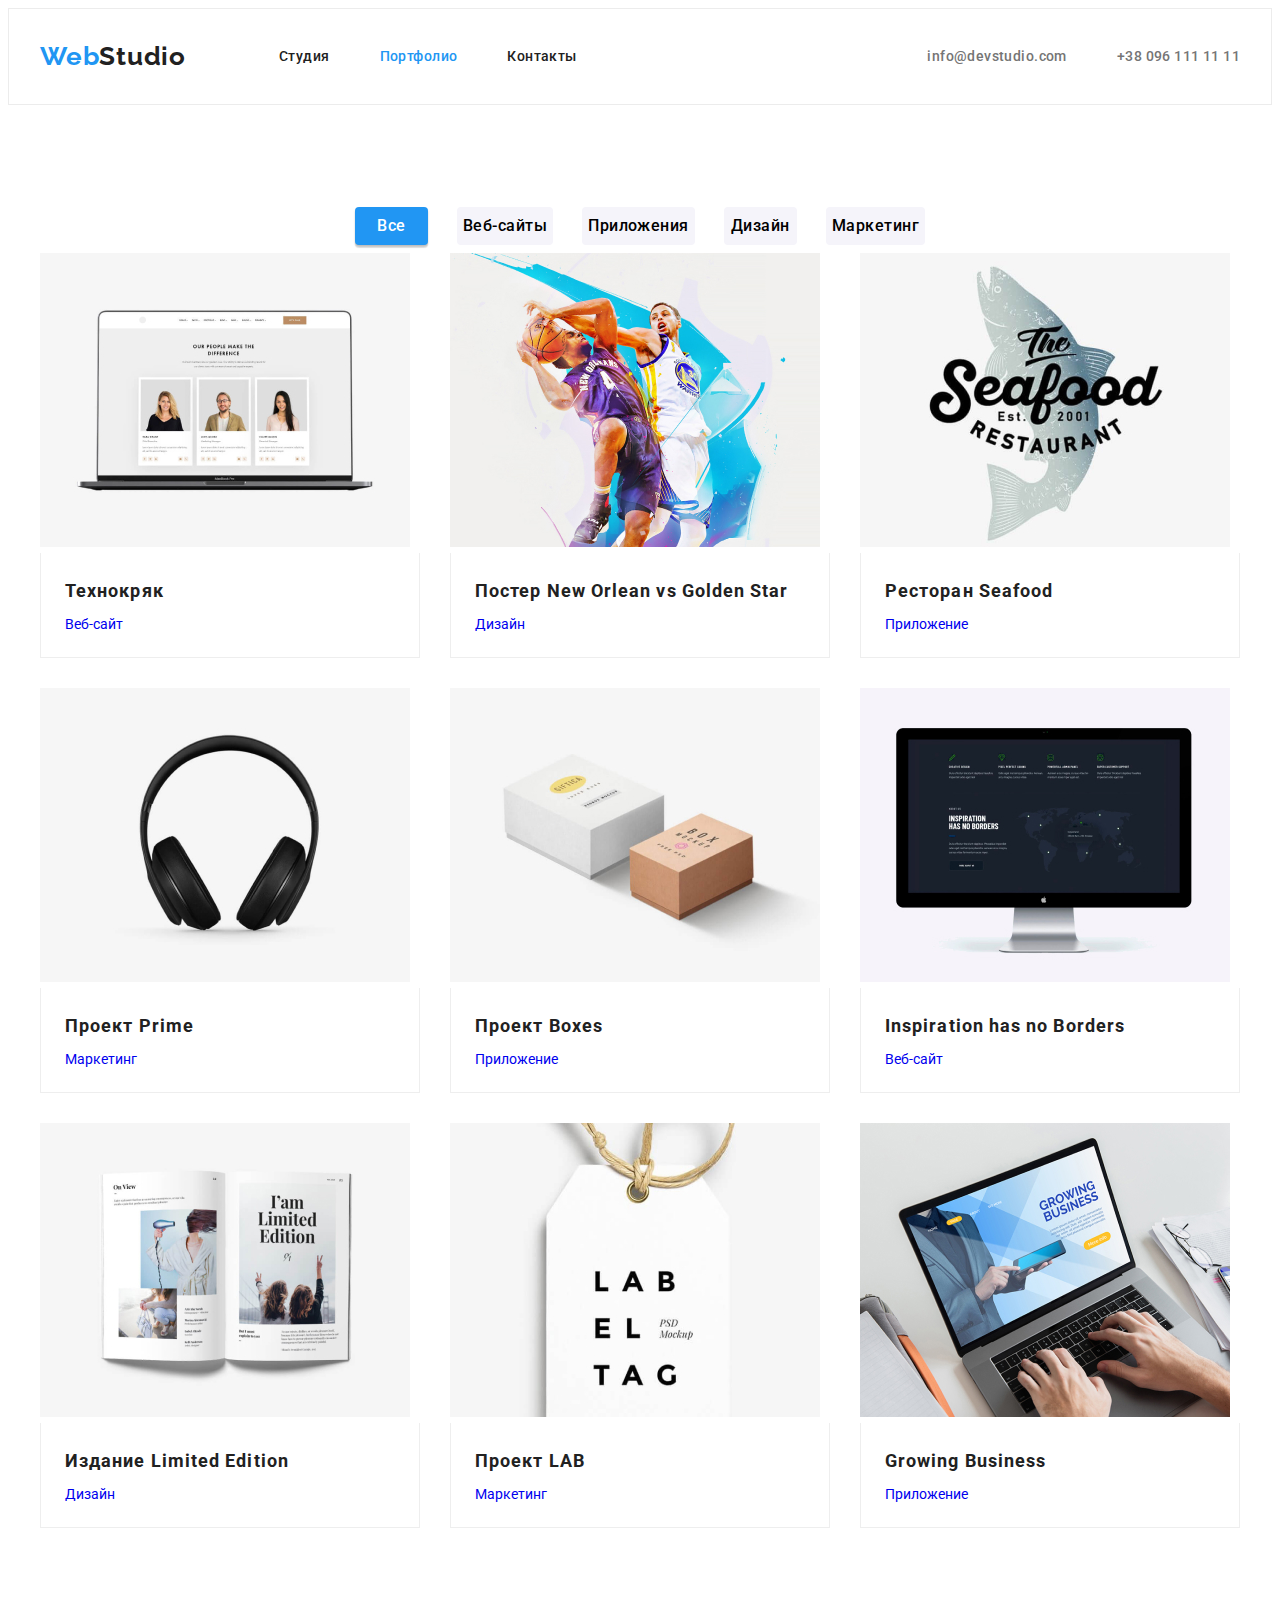
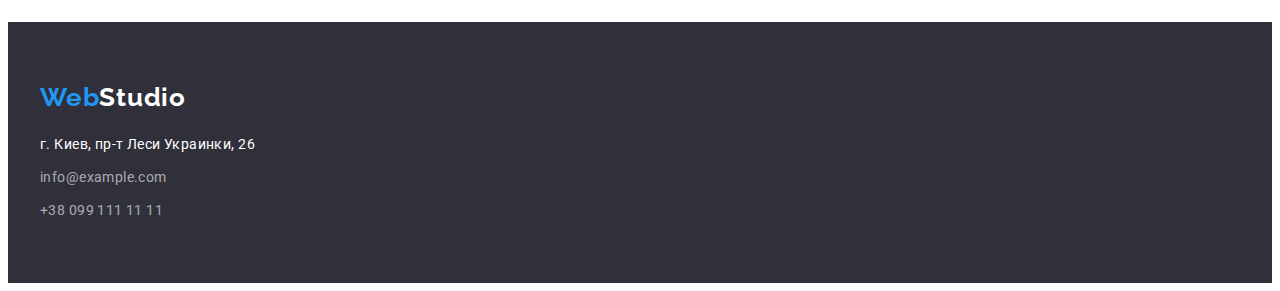
==== commit 37f27bba: "fix html portfolio" ====
--- a/portfolio.html
+++ b/portfolio.html
@@ -41,17 +41,12 @@
       <section class="btn-radio ">
          <div class="cotener">
             <ul class="contener-btn">
-               <li class="btn-items"> <button type="button">Все</button></li>
+               <li class="btn-items "> <button type="button" class="activ">Все</button></li>
                <li class="btn-items"> <button type="button">Веб-сайты</button></li>
                <li class="btn-items"> <button type="button">Приложения</button></li>
                <li class="btn-items"> <button type="button">Дизайн</button></li>
                <li class="btn-items"> <button type="button">Маркетинг</button></li>
             </ul>
-         </div>
-
-      </section>
-      <section class="image-card ">
-         <div class="cotener">
             <h1 class="visually-hidden" aria-hidden="true" tabindex="-1">Портфолио</h1>
             <ul class="img-grid">
                <li class="grid-items"><a href="#"><img src="./images/img01.jpg" alt="изображение результата работы"
@@ -165,7 +160,6 @@
                </li>
             </ul>
          </div>
-
       </section>
    </main>
    <footer class="futter">
--- a/css/styles.css
+++ b/css/styles.css
@@ -56,7 +56,7 @@
    padding-bottom: 32px;
 }
 
-.nav-bar .logo {
+.logo {
    font-family: "Raleway";
    font-weight: 700;
    font-size: 26px;
@@ -217,6 +217,11 @@
 
 .list-img .item {
    width: calc((100%-60px) / 3);
+   margin-right: 30px;
+}
+
+.item:last-child {
+   margin-right: 0;
 }
 
 .text {
@@ -252,6 +257,7 @@
    line-height: 1.18;
    text-align: center;
    letter-spacing: var(--l-s);
+   margin-bottom: 10px;
 }
 
 .card-text {
@@ -287,8 +293,9 @@
 
 .futter .logo {
    color: #ffffff;
-   padding-bottom: 20px;
    display: block;
+   margin-bottom: 20px;
+   padding: 0;
 }
 
 .adress-item {
@@ -297,6 +304,9 @@
    line-height: 1.71;
    letter-spacing: var(--l-s);
 }
+.adress-item:not(:last-child) {
+   margin-bottom: 9px;
+}
 
 .adress-item a {
    color: rgba(255, 255, 255, 0.6);
@@ -306,7 +316,7 @@
 }
 /* ------------------ portfolio------------------- */
 .btn-radio {
-   padding-top: 100px;
+   padding:94px 0;
 }
 
 .btn-radio button {
@@ -321,6 +331,7 @@
 
    border: none;
    background-color: transparent;
+
 }
 .contener-btn {
    display: flex;
@@ -330,9 +341,15 @@
    max-width: 612px;
    margin: auto;
 }
-
+.btn-items button {
+      cursor: pointer;
+      min-height: 38px;
+      min-width: 73px;
+      background: #F5F4FA;
+      border-radius: 4px;
+}
 .btn-items:not(:last-child) {
-   margin-right: 30px;
+   margin-right: 8px;
 }
 
 .image-card a {
@@ -353,19 +370,21 @@
    font-size: 18px;
    line-height: 2;
    letter-spacing: 0.06em;
-}
-
-.title-card,
-.text {
-   padding-left: 24px;
-}
-.text {
-   padding-bottom: 20px;
-}
-
-button:hover,
-button:focus {
-   background-color: #2196f3;
+   margin-bottom: 4px;
+}
+
+.desc {
+   padding:20px 24px;
+   background: #ffffff;
+   border-right: 1px solid #eeeeee;
+   border-bottom: 1px solid #eeeeee;
+   border-left: 1px solid #eeeeee;
+}
+
+button.activ {
+   display: block;
+   text-align: center;
+   background: #2196f3;
    color: #ffffff;
    cursor: pointer;
    min-height: 38px;
@@ -383,13 +402,15 @@
    flex-wrap: wrap;
 }
 .grid-items {
+   display: block;
    width: calc((100% - 60px) / 3);
    margin-right: 30px;
    margin-bottom: 30px;
    background-color: #fff;
-   border-bottom: 1px solid #eeeeee;
+   /* border-bottom: 1px solid #eeee; */
    box-sizing: border-box;
    text-align: start;
+   
 }
 
 .grid-items:nth-child(3n) {
